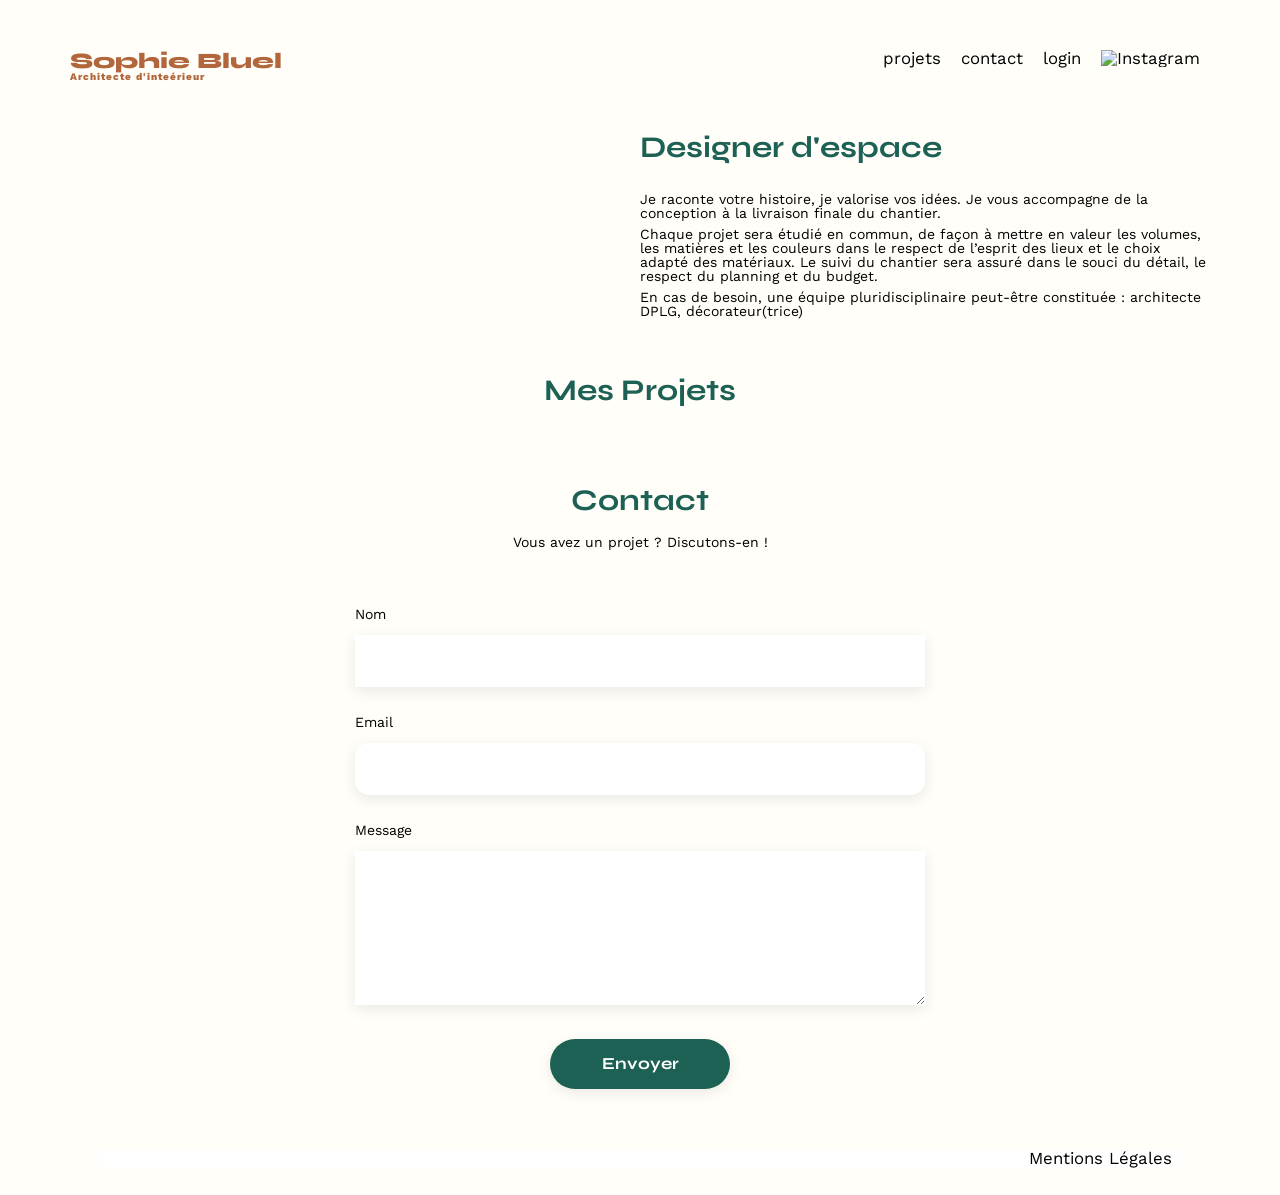
==== FrontEnd/index.html @ 175c9680 "Get categories and works. Add login page" ====
<!DOCTYPE html>
<html lang="fr">
<head>
	<meta charset="UTF-8">
	<title>Sophie Bluel - Architecte d'intérieur</title>
	<meta name="viewport" content="width=device-width, initial-scale=1.0">
	<link rel="preconnect" href="https://fonts.googleapis.com">
	<link rel="preconnect" href="https://fonts.gstatic.com" crossorigin>
	<link href="https://fonts.googleapis.com/css2?family=Syne:wght@700;800&family=Work+Sans&display=swap" rel="stylesheet">
	<meta name="description" content="">
	<link rel="stylesheet" href="./assets/style.css">
</head>
<body>
<header>
	<h1>Sophie Bluel <span>Architecte d'inteérieur</span></h1>
	<nav>
		<ul>
			<li>projets</li>
			<li>contact</li>
			<li>login</li>
			<li><img src="./assets/icons/instagram.png" alt="Instagram"></li>
		</ul>
	</nav>
</header>
<main>
	<section id="introduction">
		<figure>
			<img src="./assets/images/sophie-bluel.png" alt="">
		</figure>
		<article>
			<h2>Designer d'espace</h2>
			<p>Je raconte votre histoire, je valorise vos idées. Je vous accompagne de la conception à la livraison finale du chantier.</p>
			<p>Chaque projet sera étudié en commun, de façon à mettre en valeur les volumes, les matières et les couleurs dans le respect de l’esprit des lieux et le choix adapté des matériaux. Le suivi du chantier sera assuré dans le souci du détail, le respect du planning et du budget.</p>
			<p>En cas de besoin, une équipe pluridisciplinaire peut-être constituée : architecte DPLG, décorateur(trice)</p>
		</article>
	</section>
	<section id="portfolio">
		<h2>Mes Projets</h2>

		<!--ajout des catégories-->
		<div class="categories">
		
		</div>
		<!--/categories-->

		<div class="gallery">
			<!--<figure>
				<img src="assets/images/abajour-tahina.png" alt="Abajour Tahina">
				<figcaption>Abajour Tahina</figcaption>
			</figure>
			<figure>
				<img src="assets/images/appartement-paris-v.png" alt="Appartement Paris V">
				<figcaption>Appartement Paris V</figcaption>
			</figure>
			<figure>
				<img src="assets/images/restaurant-sushisen-londres.png" alt="Restaurant Sushisen - Londres">
				<figcaption>Restaurant Sushisen - Londres</figcaption>
			</figure>
			<figure>
				<img src="assets/images/la-balisiere.png" alt="Villa “La Balisiere” - Port Louis">
				<figcaption>Villa “La Balisiere” - Port Louis</figcaption>
			</figure>
			<figure>
				<img src="assets/images/structures-thermopolis.png" alt="Structures Thermopolis">
				<figcaption>Structures Thermopolis</figcaption>
			</figure>
			<figure>
				<img src="assets/images/appartement-paris-x.png" alt="Appartement Paris X">
				<figcaption>Appartement Paris X</figcaption>
			</figure>
			<figure>
				<img src="assets/images/le-coteau-cassis.png" alt="Pavillon “Le coteau” - Cassis">
				<figcaption>Pavillon “Le coteau” - Cassis</figcaption>
			</figure>
			<figure>
				<img src="assets/images/villa-ferneze.png" alt="Villa Ferneze - Isola d’Elba">
				<figcaption>Villa Ferneze - Isola d’Elba</figcaption>
			</figure>
			<figure>
				<img src="assets/images/appartement-paris-xviii.png" alt="Appartement Paris XVIII">
				<figcaption>Appartement Paris XVIII</figcaption>
			</figure>
			<figure>
				<img src="assets/images/bar-lullaby-paris.png" alt="Bar “Lullaby” - Paris">
				<figcaption>Bar “Lullaby” - Paris</figcaption>
			</figure>
			<figure>
				<img src="assets/images/hotel-first-arte-new-delhi.png" alt="Hotel First Arte - New Delhi">
				<figcaption>Hotel First Arte - New Delhi</figcaption>
			</figure>-->
		</div>
	</section>
	<section id="contact">
		<h2>Contact</h2>
		<p>Vous avez un projet ? Discutons-en !</p>
		<form action="#" method="post">
			<label for="name">Nom</label>
			<input type="text" name="name" id="name">
			<label for="email">Email</label>
			<input type="email" name="email" id="email">
			<label for="message">Message</label>
			<textarea name="message" id="message" cols="30" rows="10"></textarea>
			<input type="submit" value="Envoyer">
		</form>
	</section>
</main>

<footer>
	<nav>
		<ul>
			<li>Mentions Légales</li>
		</ul>
	</nav>
</footer>

<script src="script.js"></script>
</body>
</html>
---- FrontEnd/assets/style.css ----
/* http://meyerweb.com/eric/tools/css/reset/
   v2.0 | 20110126
   License: none (public domain)
*/

html, body, div, span, applet, object, iframe,
h1, h2, h3, h4, h5, h6, p, blockquote, pre,
a, abbr, acronym, address, big, cite, code,
del, dfn, em, img, ins, kbd, q, s, samp,
small, strike, strong, sub, sup, tt, var,
b, u, i, center,
dl, dt, dd, ol, ul, li,
fieldset, form, label, legend,
table, caption, tbody, tfoot, thead, tr, th, td,
article, aside, canvas, details, embed,
figure, figcaption, footer, header, hgroup,
menu, nav, output, ruby, section, summary,
time, mark, audio, video {
	margin: 0;
	padding: 0;
	border: 0;
	font-size: 100%;
	font: inherit;
	vertical-align: baseline;
}
/* HTML5 display-role reset for older browsers */
article, aside, details, figcaption, figure,
footer, header, hgroup, menu, nav, section {
	display: block;
}
body {
	line-height: 1;
}
ol, ul {
	list-style: none;
}
blockquote, q {
	quotes: none;
}
blockquote:before, blockquote:after,
q:before, q:after {
	content: '';
	content: none;
}
table {
	border-collapse: collapse;
	border-spacing: 0;
}
/** end reset css**/
body {
	max-width: 1140px;
	margin:auto;
	font-family: 'Work Sans' ;
	font-size: 14px;
	background-color: #FFFEF8;
}
header {
	display: flex;
	justify-content: space-between;
	margin: 50px 0
}
section {
	margin: 50px 0
}

h1{
	display: flex;
	flex-direction: column;
	font-family: 'Syne';
	font-size: 22px;
	font-weight: 800;
	color: #B1663C
}

h1 > span {
	font-family: 'Work Sans';
	font-size:10px;
	letter-spacing: 0.1em;

}

h2{
	font-family: 'Syne';
	font-weight: 700;
	font-size: 30px;
	color: #1D6154;
}
nav ul {
	display: flex;
	align-items: center;
	list-style-type: none;
}

nav li {
	padding: 0 10px;
	font-size: 1.2em;
	cursor: pointer;/****/
}

li:hover {
	color: #000000;/**avant:color: #B1663C;**/
	font-weight: bold;
}
#introduction {
	display: flex;
	align-items: center;
}
#introduction figure {
	flex: 1
}
#introduction img {
	display: block;
	margin: auto;
	width: 80%;
}

#introduction article {
	flex: 1
}
#introduction h2 {
	margin-bottom: 1em;
}

#introduction p {
	margin-bottom: 0.5em;
}
#portfolio h2 {
	text-align: center;
	margin-bottom: 1em;
}
.gallery {
	width: 100%;
	display: grid;
	grid-template-columns: 1fr 1fr 1fr;
	grid-column-gap: 20px;
	grid-row-gap: 20px;
}

.gallery img {
	width: 100%;

}
#contact {
	width: 50%;
	margin: auto;
}
#contact > * {
	text-align: center;

}
#contact h2{
	margin-bottom: 20px;
}
#contact form {
	text-align: left;
	margin-top:30px;
	display: flex;
	flex-direction: column;
}

#contact input {
	height: 50px;
	font-size: 1.2em;
	border: none;
	box-shadow: 0px 4px 14px rgba(0, 0, 0, 0.09);
}
#contact label {
	margin: 2em 0 1em 0;
}
#contact textarea {
	border: none;
	box-shadow: 0px 4px 14px rgba(0, 0, 0, 0.09);
}

input[type="submit"]{
	font-family: 'Syne';
	font-weight: 700;
	color: white;
	background-color: #1D6154;
	margin : 2em auto ;
	width: 180px;
	text-align: center;
	border-radius: 60px;
}

footer nav ul {
	display: flex;
	justify-content: flex-end;
	margin: 2em;
	background-color: #FFFFFF;  /****/
}

/**login_page**/
.titleLogin{
  margin: auto; 
}

.container {
	width: 379px;
	height: 315px;
	display: flex;
	flex-direction: column;
	margin: auto;
	margin-top: 162px;
}

.displayLogin {
	margin-top:30px;
	display: flex;
	flex-direction: column;
}

.forgotPassword {
	display: flex;
	justify-content: center;
	color: #3D3D3D;
}

.loginSection {
	height: 884px;
}

.footerNav {
	height: 60px;
	align-items: center;
    display: flex;
    flex-direction: row-reverse;
}


#email, #pass {
	height: 50px;
	border-radius: 14px;
	border: none;
	box-shadow: 0px 4px 14px rgba(0, 0, 0, 0.09);
	gap: 7px;
}

.labelLogin { 
	margin: 30px 0 6px 0;
}

#connect {
	height: 36px;
	margin-top: 38px;
	margin-bottom: 38px;
	cursor: pointer;
}
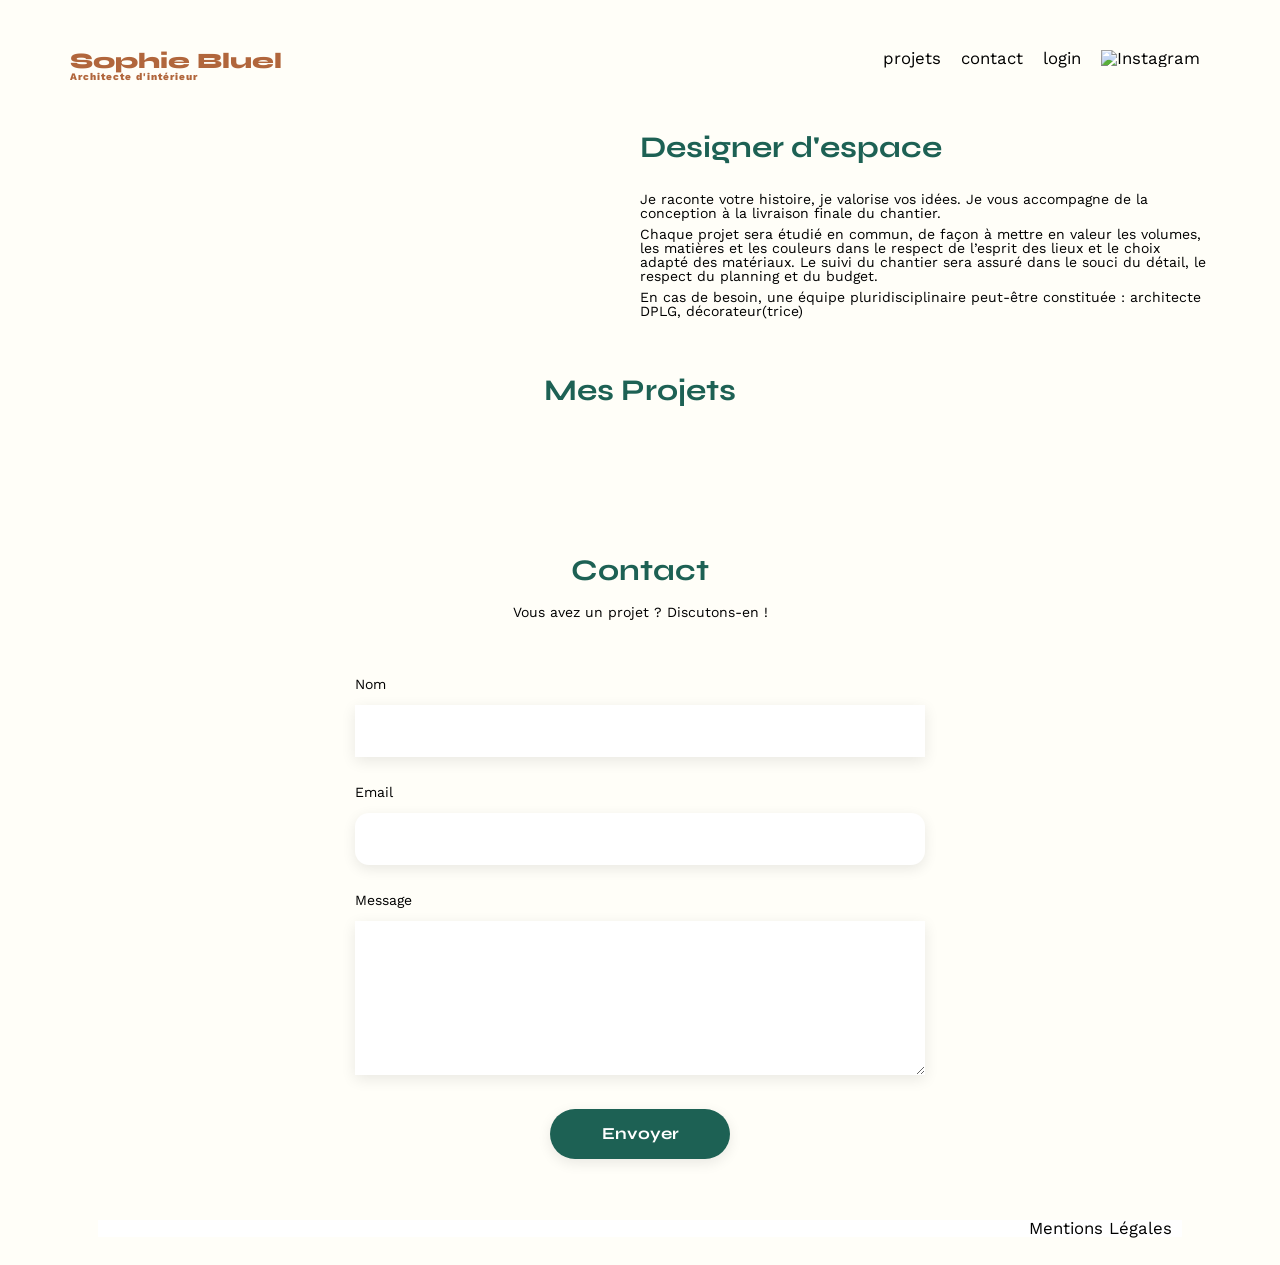
==== commit ea1121dc: "update login" ====
--- a/FrontEnd/index.html
+++ b/FrontEnd/index.html
@@ -9,15 +9,19 @@
 	<link href="https://fonts.googleapis.com/css2?family=Syne:wght@700;800&family=Work+Sans&display=swap" rel="stylesheet">
 	<meta name="description" content="">
 	<link rel="stylesheet" href="./assets/style.css">
+
+	<script defer src="script.js"></script>
 </head>
 <body>
 <header>
-	<h1>Sophie Bluel <span>Architecte d'inteérieur</span></h1>
+	<h1>Sophie Bluel <span>Architecte d'intérieur</span></h1>
 	<nav>
 		<ul>
 			<li>projets</li>
 			<li>contact</li>
-			<li>login</li>
+			<!--ajout lien vers page formulaire de connexion-->
+			<li><a class="loginConnect" id="logoutLink" href="login_page.html">login</a></li>
+			
 			<li><img src="./assets/icons/instagram.png" alt="Instagram"></li>
 		</ul>
 	</nav>
@@ -38,57 +42,11 @@
 		<h2>Mes Projets</h2>
 
 		<!--ajout des catégories-->
-		<div class="categories">
-		
-		</div>
-		<!--/categories-->
+		<!--<div class="categories"></div>-->
 
-		<div class="gallery">
-			<!--<figure>
-				<img src="assets/images/abajour-tahina.png" alt="Abajour Tahina">
-				<figcaption>Abajour Tahina</figcaption>
-			</figure>
-			<figure>
-				<img src="assets/images/appartement-paris-v.png" alt="Appartement Paris V">
-				<figcaption>Appartement Paris V</figcaption>
-			</figure>
-			<figure>
-				<img src="assets/images/restaurant-sushisen-londres.png" alt="Restaurant Sushisen - Londres">
-				<figcaption>Restaurant Sushisen - Londres</figcaption>
-			</figure>
-			<figure>
-				<img src="assets/images/la-balisiere.png" alt="Villa “La Balisiere” - Port Louis">
-				<figcaption>Villa “La Balisiere” - Port Louis</figcaption>
-			</figure>
-			<figure>
-				<img src="assets/images/structures-thermopolis.png" alt="Structures Thermopolis">
-				<figcaption>Structures Thermopolis</figcaption>
-			</figure>
-			<figure>
-				<img src="assets/images/appartement-paris-x.png" alt="Appartement Paris X">
-				<figcaption>Appartement Paris X</figcaption>
-			</figure>
-			<figure>
-				<img src="assets/images/le-coteau-cassis.png" alt="Pavillon “Le coteau” - Cassis">
-				<figcaption>Pavillon “Le coteau” - Cassis</figcaption>
-			</figure>
-			<figure>
-				<img src="assets/images/villa-ferneze.png" alt="Villa Ferneze - Isola d’Elba">
-				<figcaption>Villa Ferneze - Isola d’Elba</figcaption>
-			</figure>
-			<figure>
-				<img src="assets/images/appartement-paris-xviii.png" alt="Appartement Paris XVIII">
-				<figcaption>Appartement Paris XVIII</figcaption>
-			</figure>
-			<figure>
-				<img src="assets/images/bar-lullaby-paris.png" alt="Bar “Lullaby” - Paris">
-				<figcaption>Bar “Lullaby” - Paris</figcaption>
-			</figure>
-			<figure>
-				<img src="assets/images/hotel-first-arte-new-delhi.png" alt="Hotel First Arte - New Delhi">
-				<figcaption>Hotel First Arte - New Delhi</figcaption>
-			</figure>-->
-		</div>
+		<!-- Ajout des projets -->
+		<div class="gallery"></div>
+	
 	</section>
 	<section id="contact">
 		<h2>Contact</h2>
@@ -113,6 +71,5 @@
 	</nav>
 </footer>
 
-<script src="script.js"></script>
 </body>
 </html>
--- a/FrontEnd/assets/style.css
+++ b/FrontEnd/assets/style.css
@@ -101,6 +101,17 @@
 	color: #000000;/**avant:color: #B1663C;**/
 	font-weight: bold;
 }
+
+/**class pour l'ajout du lien retour à la page d'accueil**/
+.homeLink {
+	text-decoration: none;
+}
+
+.loginConnect {
+	text-decoration: none;
+	color: #000000;
+}
+
 #introduction {
 	display: flex;
 	align-items: center;
@@ -128,6 +139,34 @@
 	text-align: center;
 	margin-bottom: 1em;
 }
+
+
+.categories {
+	display: flex;
+	justify-content: center;
+	margin: 50px 0 50px 0;
+	gap: 10px;
+}
+/** Design des boutons des catégories**/
+.buttonCategory {
+	font-family: 'Syne';
+	font-weight: 700;
+	font-size: 16px;
+	width: auto;
+	height: 37px;
+	color: #1D6154;
+	border-radius: 60px;
+	border: 1px solid #1D6154;
+	background-color: transparent;
+	padding: 0 10px 0 10px;
+}
+.buttonCategory:hover {
+	background-color: #1D6154;
+	color: #FFFFFF;
+	cursor: pointer;
+}
+
+
 .gallery {
 	width: 100%;
 	display: grid;
@@ -210,7 +249,7 @@
 	flex-direction: column;
 }
 
-.forgotPassword {
+.forgotPasswordLink {
 	display: flex;
 	justify-content: center;
 	color: #3D3D3D;
@@ -245,4 +284,24 @@
 	margin-top: 38px;
 	margin-bottom: 38px;
 	cursor: pointer;
-}
+	border: #1D6154;
+}
+
+
+/**ajout de .visible pour errorMessage**/
+.visible {
+	border: 2px solid red;
+	border-radius: 25px;
+	width: 170px;
+	height: 25px;
+	display: flex;
+	justify-content: center;
+	align-items: center;
+	position: absolute;
+	bottom:280px;
+	left: 632px;
+}
+
+.hidden {
+	display: none;
+}
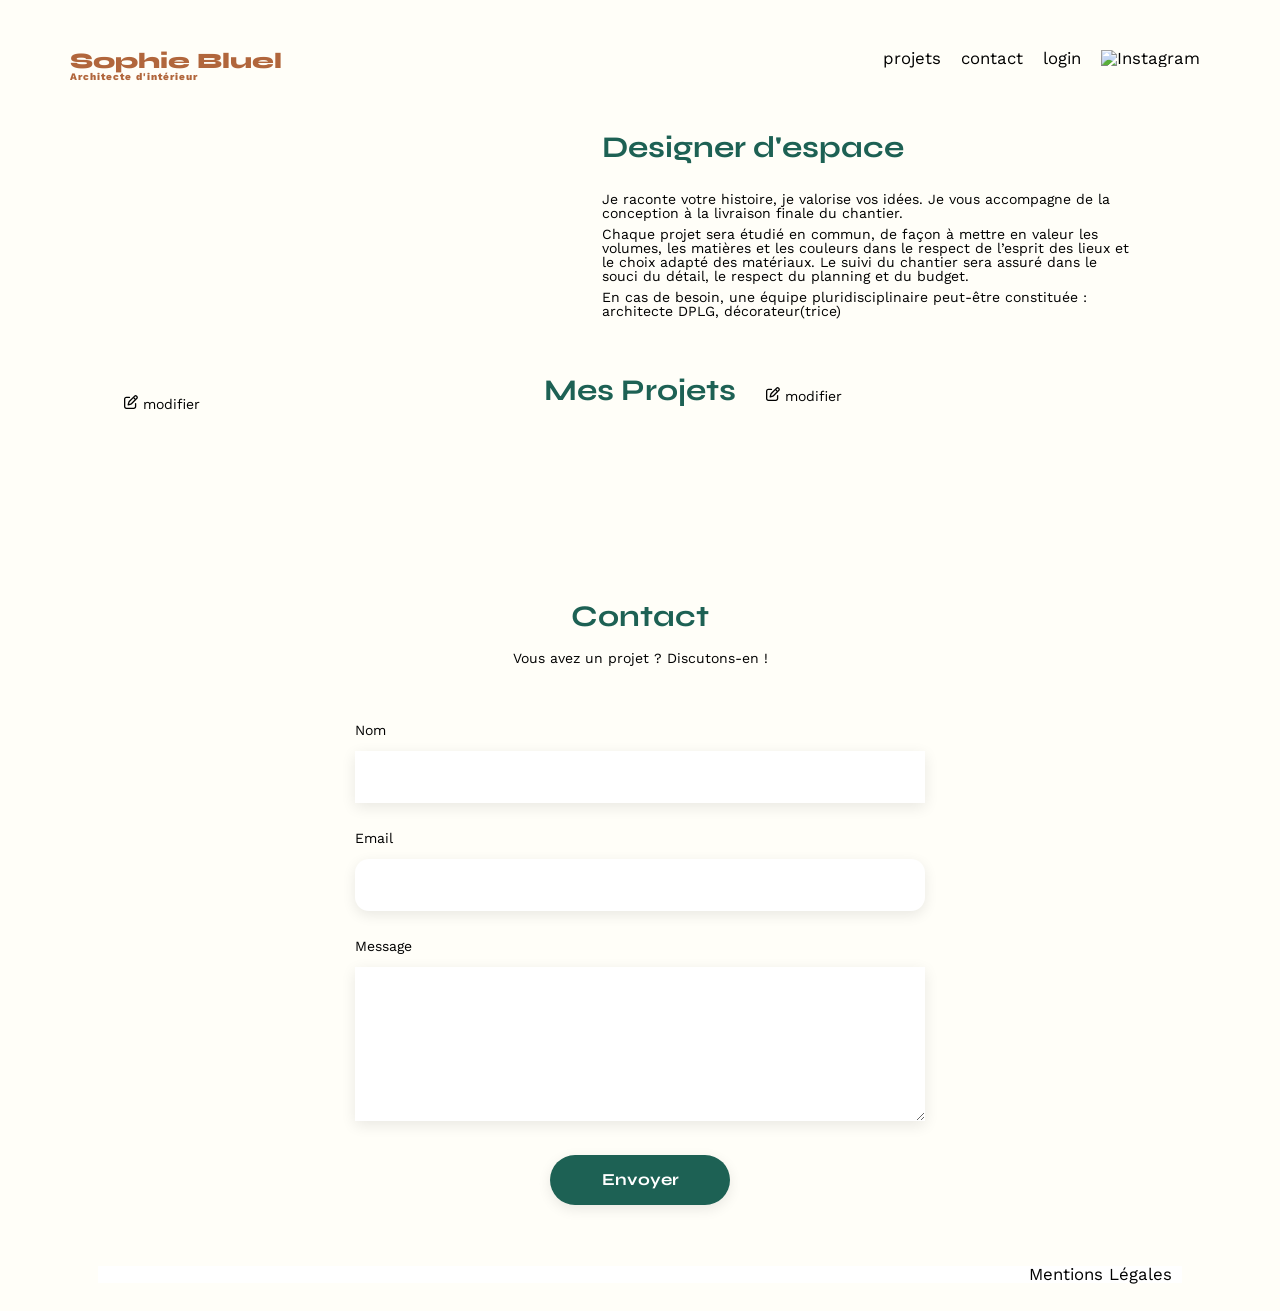
==== commit abfc548a: "update login page" ====
--- a/FrontEnd/index.html
+++ b/FrontEnd/index.html
@@ -11,6 +11,7 @@
 	<link rel="stylesheet" href="./assets/style.css">
 
 	<script defer src="script.js"></script>
+	<script defer src="backOffice.js"></script>
 </head>
 <body>
 <header>
--- a/FrontEnd/assets/style.css
+++ b/FrontEnd/assets/style.css
@@ -304,4 +304,67 @@
 
 .hidden {
 	display: none;
-}+}
+
+/**Page connectée**/
+.adminBar {
+	width: 1440px;
+	height: 59px;
+	background-color: #000000;
+	position: relative;
+	left: -152px;
+}
+
+.changes {
+	width: 216px;
+	height: 38px;
+	border-radius: 60px;
+	font-family: 'Work Sans';
+	font-size: 14px;
+	text-align: center;
+	background-color: #FFFFFF;
+	margin: 10px 536px 15px 688px;
+	border: none;
+	cursor: pointer;
+}
+
+.modeEdit svg{
+	width: 16px;
+	height: 16px;
+	fill: #FFFFFF;
+}
+
+.modeEdit {
+	position: relative;
+	top: -44px;
+	left: 560px;
+	fill: #FFFFFF;
+	color: #FFFFFF;
+	cursor: pointer;	
+}
+
+.modifyPhoto svg{
+	width: 14px;
+	height: 14px;
+}
+
+.modifyPhoto {
+	position: relative;
+    right: 1010px;
+    top: 167px;
+    margin-top: 15px;
+	cursor: pointer;
+}
+
+.modifyProjects svg {
+	width: 14px;
+	height: 14px;
+}
+
+.modifyProjects {
+	position: relative;
+	left: 666px;
+    top: -48px;
+    margin-left: 30px;
+	cursor: pointer;
+}
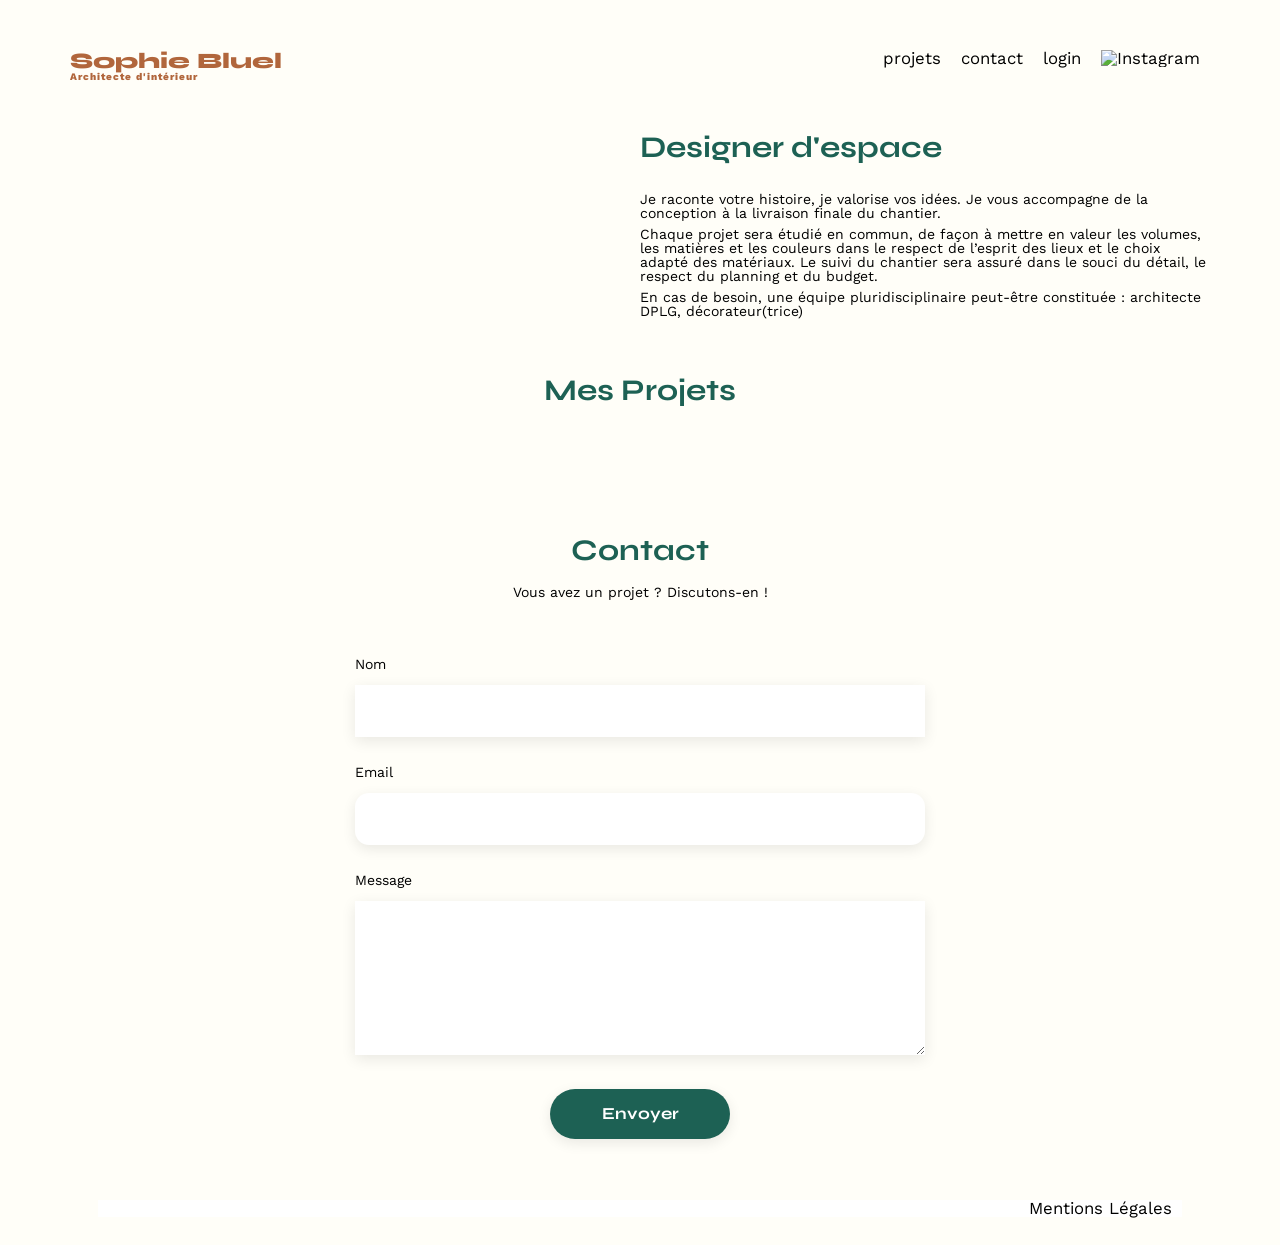
==== commit 50555d31: "feat(modal): add close functionality with cross icon" ====
--- a/FrontEnd/index.html
+++ b/FrontEnd/index.html
@@ -10,8 +10,9 @@
 	<meta name="description" content="">
 	<link rel="stylesheet" href="./assets/style.css">
 
-	<script defer src="script.js"></script>
-	<script defer src="backOffice.js"></script>
+	<script defer src="home.js"></script>
+	<script defer src="admin.js"></script>
+	
 </head>
 <body>
 <header>
--- a/FrontEnd/assets/style.css
+++ b/FrontEnd/assets/style.css
@@ -144,7 +144,7 @@
 .categories {
 	display: flex;
 	justify-content: center;
-	margin: 50px 0 50px 0;
+	margin: 0 0 50px 0;
 	gap: 10px;
 }
 /** Design des boutons des catégories**/
@@ -368,3 +368,75 @@
     margin-left: 30px;
 	cursor: pointer;
 }
+
+/** Modal **/
+.modal-dialog {
+	position: fixed;
+	width: 630px;
+	height: 731px;
+	top: 50%;
+	left: 50%;
+	border-radius: 10px;
+	background-color: #FFFFFF;
+	transform: translate(-50%, -50%);
+	overflow: auto; /* Ajoute une barre de défilement si le contenu dépasse les dimensions de la fenêtre modale */	
+}
+
+
+.modal-top {
+	display:flex;
+	flex-direction: column;
+	align-items: center;
+	justify-content: center;
+	text-align: center;
+	position: relative;
+	margin-top: 60px;
+}
+
+.icon-cross {
+	width: 18px;
+	position: absolute;
+	top: -46px;
+	right: 17px;
+	padding: 6px;
+	cursor: pointer;
+}
+ 
+#modal-title {
+	font-family: 'Work Sans';
+	font-size: 26px;
+	height: 30px; 
+	font-weight: 400;
+	color: #000000;
+}
+
+hr {
+	width: 420px;
+	height: 1px;
+	background-color: #B3B3B3;
+	border: none;
+}
+
+#sendPhoto {
+	width: 237px;
+	height: 36px;
+	margin-top: 38px;
+	margin-bottom: 38px;
+	cursor: pointer;
+	border: #1D6154;
+}
+
+.delete-gallery {
+	font-family: 'Syne';
+	color: #D65353;
+	font-size: 14px;
+	cursor: pointer;
+}
+
+.modal-actions {
+	display:flex;
+	flex-direction: column;
+	align-items: center;
+	justify-content: flex-end;
+	margin-top: auto;
+}
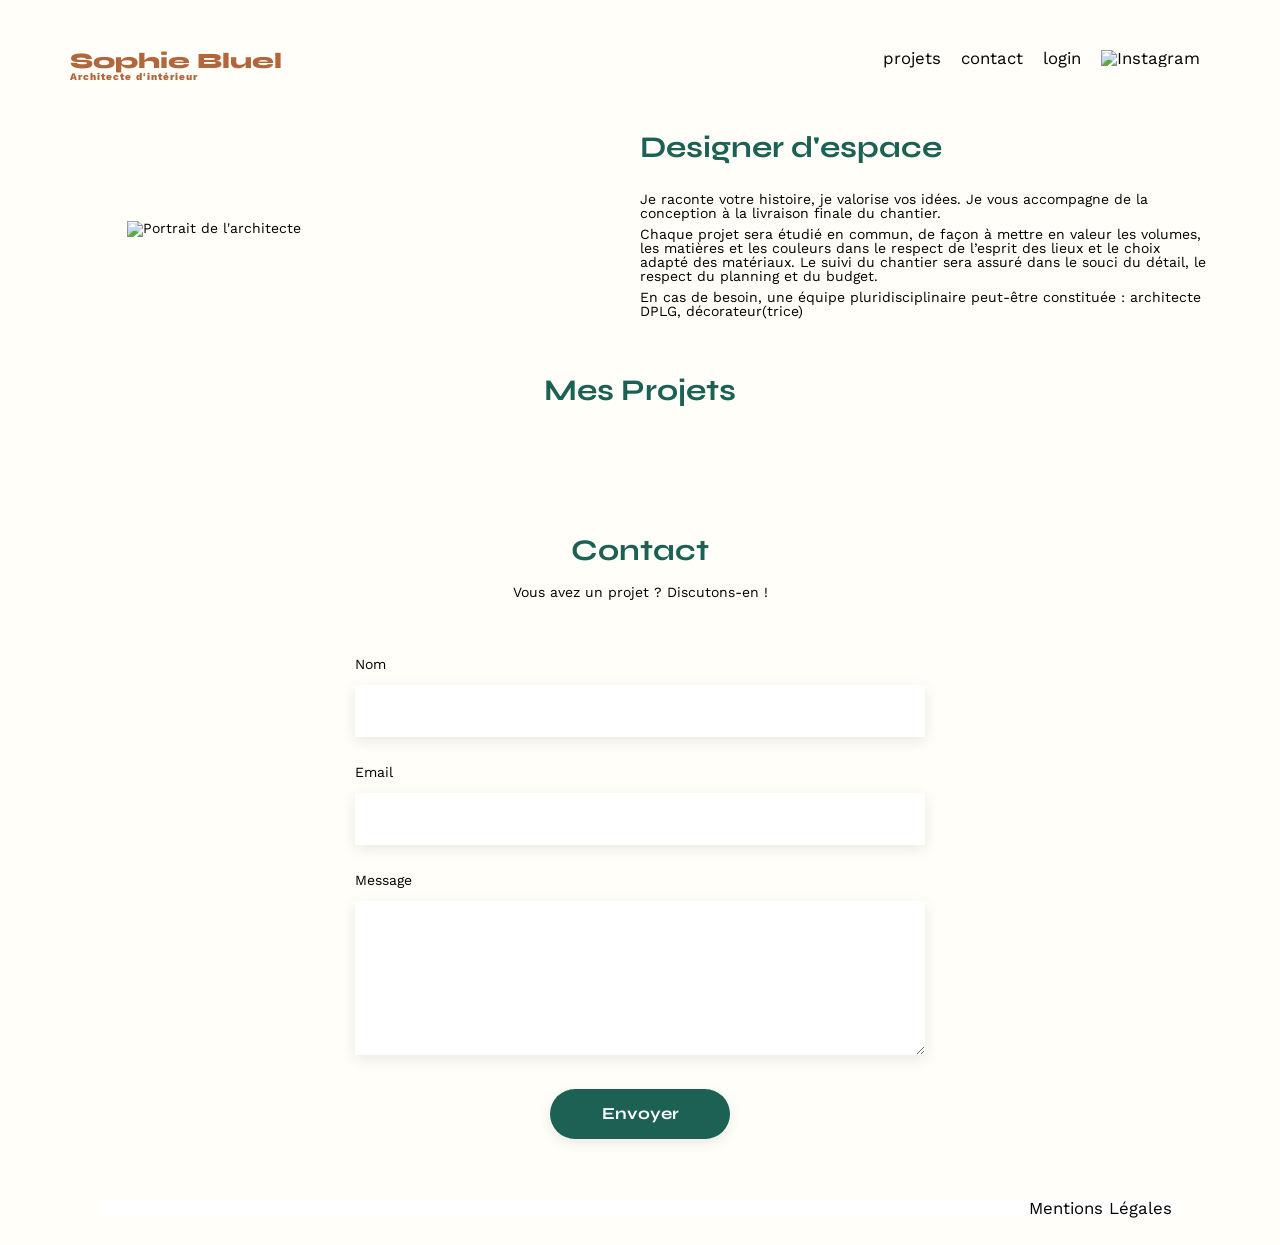
==== commit fc039eab: "refactor(js): refactor all javascript code" ====
--- a/FrontEnd/index.html
+++ b/FrontEnd/index.html
@@ -31,7 +31,7 @@
 <main>
 	<section id="introduction">
 		<figure>
-			<img src="./assets/images/sophie-bluel.png" alt="">
+			<img src="./assets/images/sophie-bluel.png" alt="Portrait de l'architecte">
 		</figure>
 		<article>
 			<h2>Designer d'espace</h2>
--- a/FrontEnd/assets/style.css
+++ b/FrontEnd/assets/style.css
@@ -94,11 +94,11 @@
 nav li {
 	padding: 0 10px;
 	font-size: 1.2em;
-	cursor: pointer;/****/
+	cursor: pointer;
 }
 
 li:hover {
-	color: #000000;/**avant:color: #B1663C;**/
+	color: #000000;
 	font-weight: bold;
 }
 
@@ -160,12 +160,20 @@
 	background-color: transparent;
 	padding: 0 10px 0 10px;
 }
+
 .buttonCategory:hover {
 	background-color: #1D6154;
 	color: #FFFFFF;
 	cursor: pointer;
 }
 
+.selected {
+	background-color: #1D6154;
+}
+
+.text-white {
+	color: #FFFFFF;
+}
 
 .gallery {
 	width: 100%;
@@ -177,8 +185,9 @@
 
 .gallery img {
 	width: 100%;
-
-}
+	height: 490px;
+}
+
 #contact {
 	width: 50%;
 	margin: auto;
@@ -226,7 +235,7 @@
 	display: flex;
 	justify-content: flex-end;
 	margin: 2em;
-	background-color: #FFFFFF;  /****/
+	background-color: #FFFFFF;  
 }
 
 /**login_page**/
@@ -249,6 +258,11 @@
 	flex-direction: column;
 }
 
+.bold-black {
+	font-weight: bold;
+	color: #000000;
+}
+
 .forgotPasswordLink {
 	display: flex;
 	justify-content: center;
@@ -269,7 +283,6 @@
 
 #email, #pass {
 	height: 50px;
-	border-radius: 14px;
 	border: none;
 	box-shadow: 0px 4px 14px rgba(0, 0, 0, 0.09);
 	gap: 7px;
@@ -290,16 +303,16 @@
 
 /**ajout de .visible pour errorMessage**/
 .visible {
-	border: 2px solid red;
-	border-radius: 25px;
-	width: 170px;
-	height: 25px;
+	font-variant-caps: all-small-caps;
+    color: #FF0000;
+	width: 314px;
+	height: 26px;
 	display: flex;
 	justify-content: center;
 	align-items: center;
-	position: absolute;
-	bottom:280px;
-	left: 632px;
+	position: relative;
+    bottom: 121px;
+    left: 31px;
 }
 
 .hidden {
@@ -313,6 +326,8 @@
 	background-color: #000000;
 	position: relative;
 	left: -152px;
+	/** Pour que l'assombrissement ne s'applique pas **/
+	z-index: 9998;
 }
 
 .changes {
@@ -379,7 +394,9 @@
 	border-radius: 10px;
 	background-color: #FFFFFF;
 	transform: translate(-50%, -50%);
-	overflow: auto; /* Ajoute une barre de défilement si le contenu dépasse les dimensions de la fenêtre modale */	
+	overflow: auto; /* Ajoute une barre de défilement si le contenu dépasse les dimensions de la fenêtre modale */
+	/** Pour que l'assombrissement ne s'applique pas **/
+	z-index: 9998; 
 }
 
 
@@ -410,20 +427,25 @@
 	color: #000000;
 }
 
-hr {
+.line-modal2 {
 	width: 420px;
 	height: 1px;
 	background-color: #B3B3B3;
 	border: none;
+	margin-top: 47px;
 }
 
 #sendPhoto {
 	width: 237px;
 	height: 36px;
-	margin-top: 38px;
-	margin-bottom: 38px;
+	margin-bottom: 23px;
 	cursor: pointer;
 	border: #1D6154;
+	font-family: 'Syne';
+	font-weight: 700;
+	color: white;
+	background-color: #1D6154;
+	border-radius: 60px;
 }
 
 .delete-gallery {
@@ -431,6 +453,7 @@
 	color: #D65353;
 	font-size: 14px;
 	cursor: pointer;
+	margin-bottom: 48px;
 }
 
 .modal-actions {
@@ -439,4 +462,322 @@
 	align-items: center;
 	justify-content: flex-end;
 	margin-top: auto;
+}
+
+ .modal-gallery figcaption {
+	display: none;
+}
+
+.modal-gallery img{
+	width: 78px;
+	height: 104px;
+	display: grip;
+	gap: 8px;
+}
+
+.modal-gallery {
+	display: grid;
+	gap: 7px;
+	display: grid;
+	grid-template-columns: 1fr 1fr 1fr;
+	grid-row-gap: 14px;
+	display: flex;
+    flex-wrap: wrap;
+    /* margin: 46px 105px 47px 105px; */
+	margin: 45px 97px 47px 97px;
+}
+
+.line-modal1 {
+	width: 420px;
+	height: 1px;
+	background-color: #B3B3B3;
+	border: none;
+	margin: 0 105px 38px 105px;	
+}
+
+.edit-link a{
+	text-decoration: none;
+	color: #000000;
+	font-size: 12px;
+}
+
+.move-delete {
+	position: absolute;
+}
+
+.move {
+	position: relative;
+	width: 17px;
+    height: 17px;
+    top: -21px;
+    transition: opacity 0.3s ease;
+}
+
+.icon-move {
+	position: absolute;
+	width: 11px;
+	height: 11px;
+	fill: #FFFFFF;
+	top: 3px;
+	right: 3px;
+	cursor: pointer;
+} 
+
+.btn-move {
+	position: relative;
+	background-color: #000000;
+	width: 17px;
+	height: 17px;
+	border: none;
+	border-radius: 2px;
+	top: 24px;
+    left: 36px;
+	cursor: pointer; 
+} 
+
+.icon-trash {
+	position: absolute;
+  	top: -11px;
+  	left: 56px;
+  	fill: #FFFFFF;
+  	background-color: #000000;
+  	border-radius: 2px;
+  	border: 4px solid;
+  	width: 9px;
+  	height: 9px;
+  	cursor: pointer;
+}
+
+.btn-trash {
+	position: absolute;
+  	background-color: transparent;
+  	border: none;
+  	padding: 0;
+ 	cursor: pointer;
+}
+
+.icon-arrow {
+	fill: #000000;
+	width: 21px;
+	height: 14px;
+	position: absolute;
+    left: 30px;
+    top: -32px;
+	cursor: pointer;
+}
+
+.display {
+	display: none;
+}
+
+/** Applique un assombrissement de la page **/
+body.opacity::before {
+	content: ""; /**même vide pour que la pseudo-classe s'affiche correctement et occupe tout l'écran**/
+	position: fixed;
+	top: 0;
+	left: 0;
+	width: 100%;
+	height: 100%;
+	background-color: rgba(0, 0, 0, 0.3);
+}
+
+.container-photo {
+	width: 420px;
+	height: 169px;
+	display: flex;
+	flex-direction: column;
+	position: relative;
+	border: 100px;
+	background: #E8F1F7;
+	border-radius: 3px;
+	justify-content: space-evenly;
+	align-items: center;
+	margin-top: 36px;
+}
+
+#addPhoto {
+	width: 173px;
+	height: 36px;
+	background-color: #CBD6DC;
+	border-radius: 50px;
+	border: none;
+	color: #306685;
+	cursor: pointer;
+}
+
+.chooseFile {
+	position: absolute; 
+	width: 100%;
+	height: 100%;
+	opacity: 0;
+  	cursor: pointer;
+}
+
+#image {
+	position: absolute;
+	width: auto;
+    height: 100%;
+}
+
+.photoLabel {
+	z-index: -1;
+}
+
+.picture {
+	display: flex;
+	justify-content: center;
+}
+
+.titleCategoryPhoto {
+	display: flex;
+	flex-direction: column;
+	margin: 9px 105px 47px 105px;
+}
+
+.titlePhoto, .categoryphoto {
+	width: 32px;
+	height: 16px;
+	color: #3D3D3D;
+	font-size: 12px;
+	padding: 21px 0 10px 0;
+}
+
+#cat, #title {
+	width: 420px;
+	height: 51px;
+	box-shadow: 0px 4px 14px rgba(0, 0, 0, 0.09);
+	border: none;	
+}
+
+#imageOverSize {
+	font-variant-caps: all-small-caps;
+    color: #FF0000;
+	font-size: 14px;
+}
+
+#validPhoto {
+	width: 237px;
+	height: 36px;
+	cursor: pointer;
+	border: #AFAFAF;
+	background-color: #AFAFAF;
+	font-family: 'Syne';
+	font-weight: 700;
+	color: white;
+	border-radius: 60px;
+	margin-top: 32px;
+	align-self: center;
+}
+
+#validPhoto.valid-button-green {
+	width: 237px;
+	height: 36px;
+	cursor: pointer;
+	border: #1D6154;
+	background-color: #1D6154;
+}
+
+/** Loader **/
+.loader{
+    position: absolute;
+    top: 35%;
+	left: 45%;
+    width: 49px;
+    height: 49px;
+    border: 2px solid #B1663C;
+    border-radius: 50%;
+    border-top-color: #0001;
+    margin: 0 auto;
+    animation: loadingspinner 3s linear forwards;
+}
+  
+@keyframes loadingspinner{
+	0%{
+	  transform:rotate(0deg)
+	}
+	100%{
+	  transform:rotate(360deg)
+	}
+}
+
+.loader-container {
+	position: fixed;
+	top: 0;
+	left: 0;
+	width: 100%;
+	height: 100%;
+	background-color: #E5E5E5;
+	z-index: 9999;
+	pointer-events: none;
+	animation: containerLoader 3s 2s linear forwards;
+}
+
+@keyframes containerLoader {
+	0%{
+		opacity: 1;
+	}
+	100%{
+		opacity: 0;
+	}
+}
+
+.loading-text {
+	font-size: 15px;
+	text-align: center;
+	color: #B1663C;
+	margin-top: 50%;
+	
+}
+
+#loading-dots::after {
+	content: "";
+	color: #B1663C;
+	animation: dots 1s infinite;
+}
+
+@keyframes dots {
+	0% {
+	  	content: "";
+	}
+	25% {
+	  	content: ".";
+	}
+	50% {
+	  	content: "..";
+	}
+	75% {
+	  	content: "...";
+	}
+	100% {
+		content: "",
+	}
+}
+
+.error {
+	color: #FF0000;
+	font-variant-caps: all-small-caps;
+    font-size: 16px;
+	align-items: center;
+    display: flex;
+}
+
+#toaster {
+	z-index: 9999;
+	background-color: #1D6154;
+	position: fixed;
+	width: 300px;
+	height: 58px;
+	top: 8%;
+	left: 50%;
+	border-radius: 10px;
+	transform: translate(-50%, -50%);
+	overflow: auto;
+}
+
+#toasterMessage {
+	justify-content: center;
+	align-items: center;
+	display: flex;
+	margin-top: 7%;
+	color:#FFFFFF;
 }
